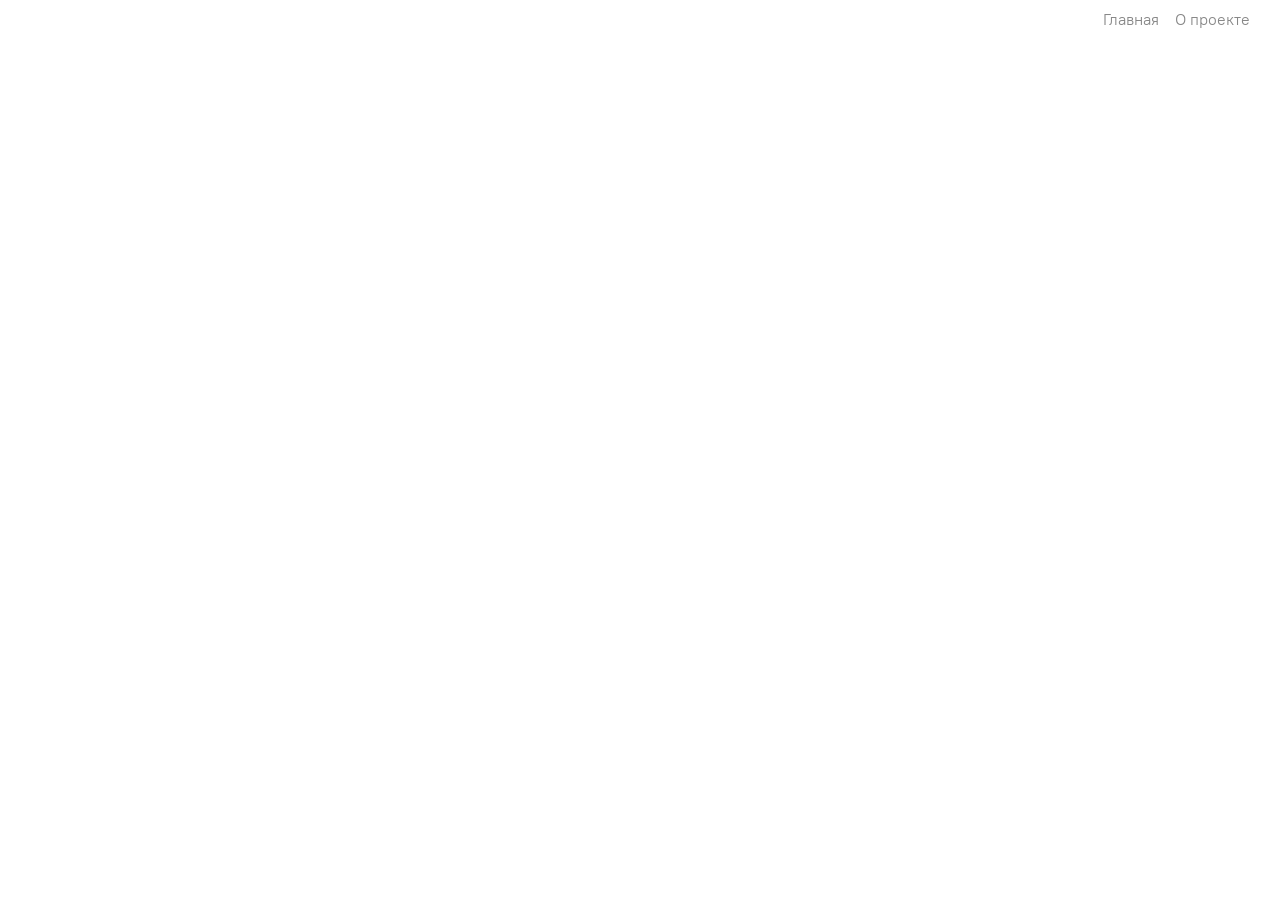
==== about.html @ b9b7fa94 "Обнов" ====
<!doctype html>
<html lang="ru">
  <head>
    <meta charset="UTF-8" />
    <meta name="viewport" content="width=device-width, initial-scale=1.0" />
    <title>О проекте</title>
    <link rel="stylesheet" href="stylesheets/style.css" />
  </head>
  <body>
    <nav class="menubar">
      <a href="index.html">Главная</a>
      <a href="about.html">О проекте</a>
    </nav>
  </body>
</html>
---- stylesheets/style.css ----
@import "reset.css";
@import "fonts.css";
@import "layout.css";
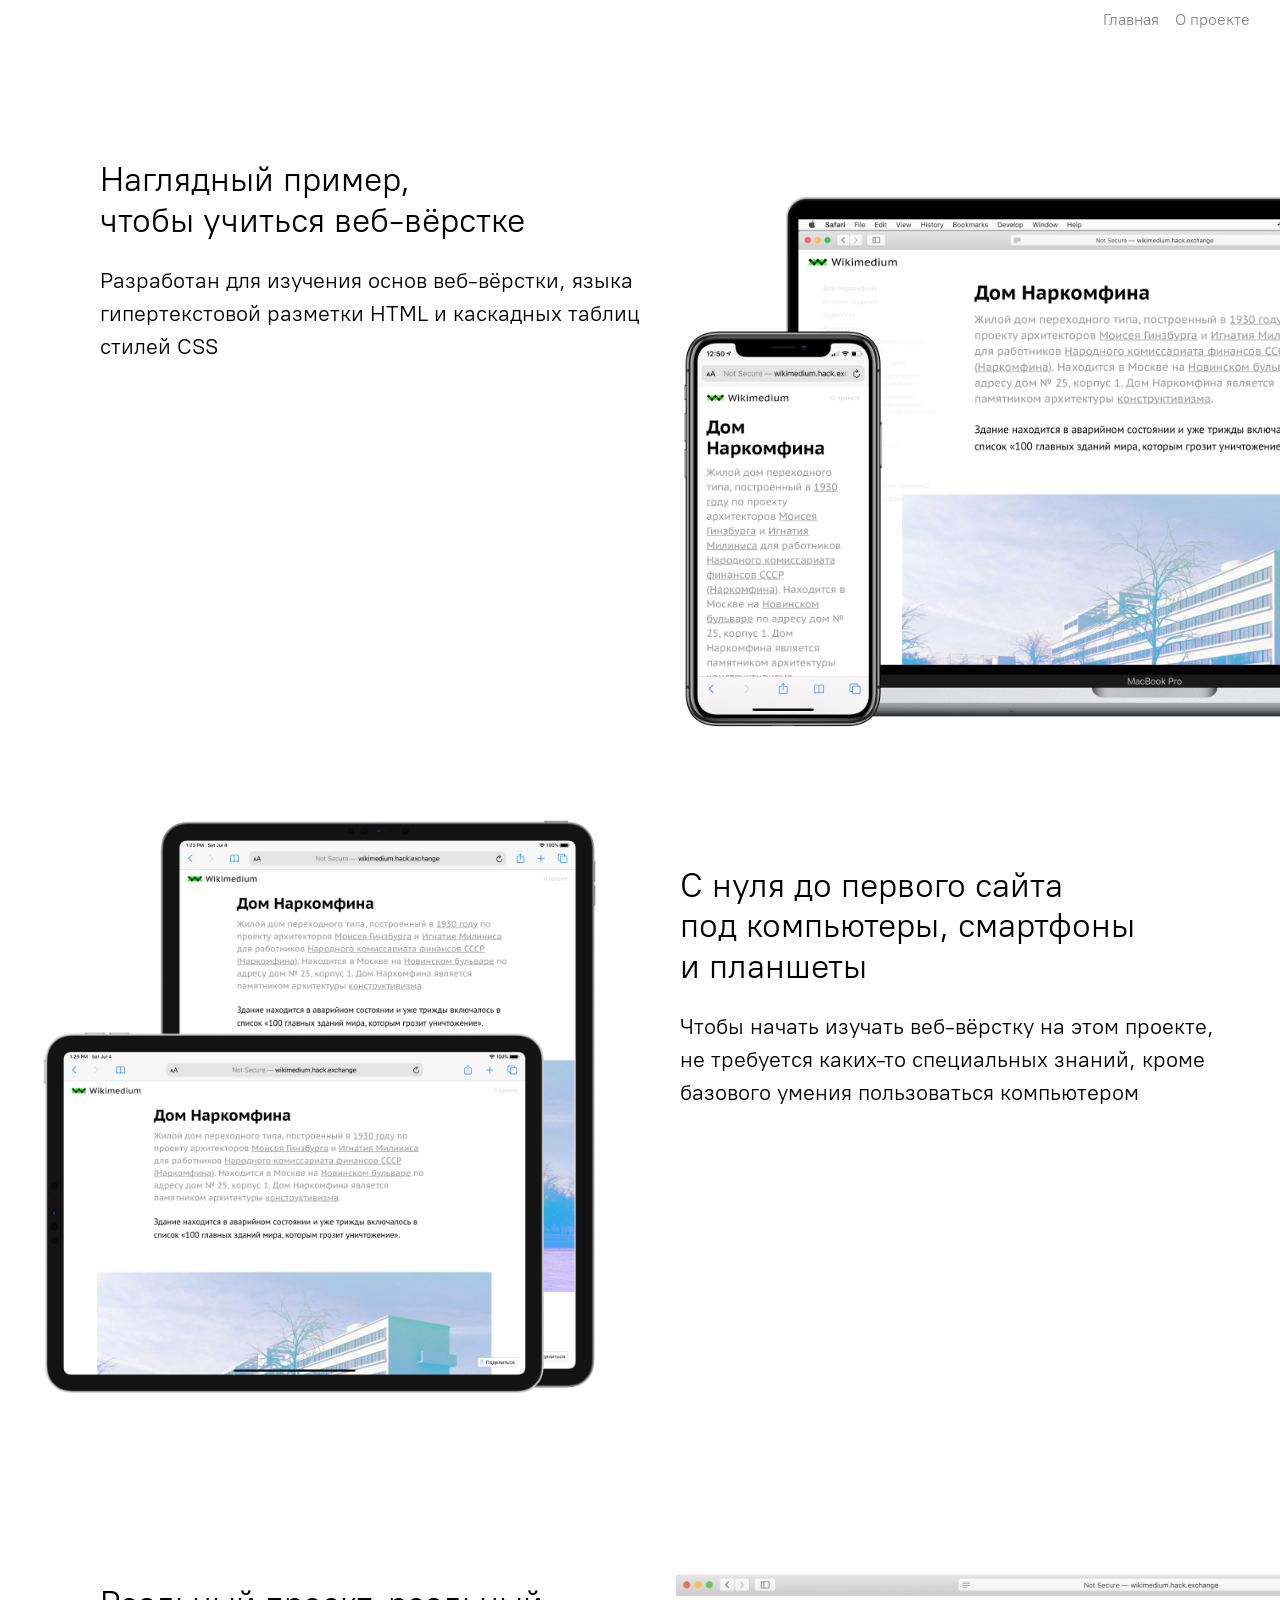
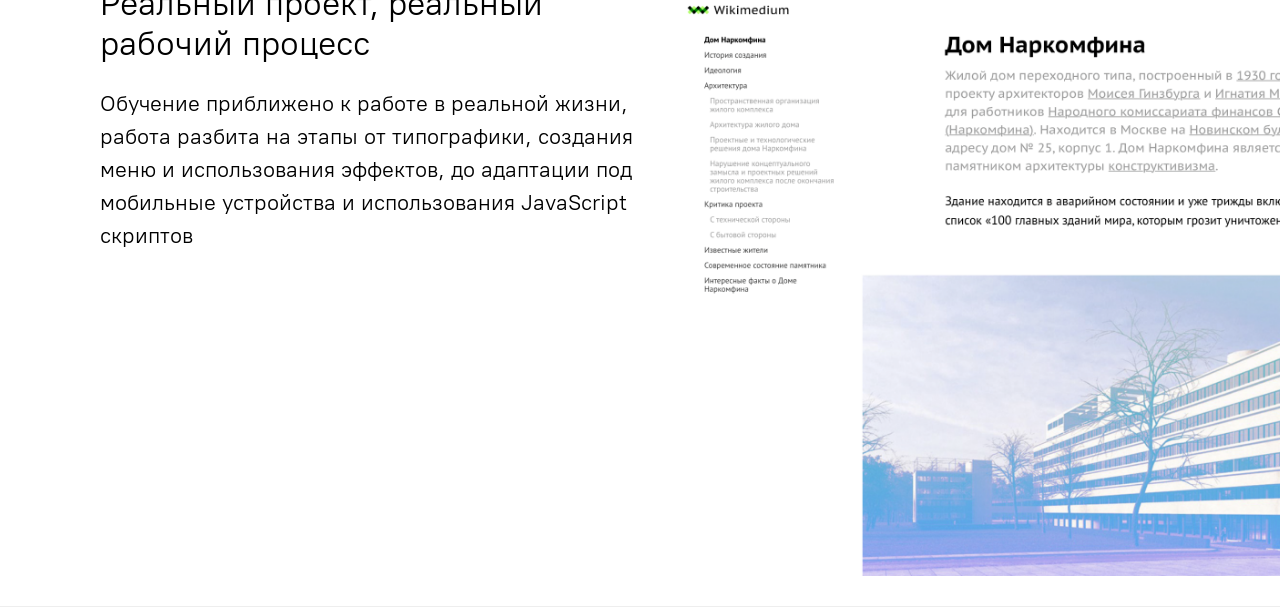
==== commit 4561524d: "Верстка about" ====
--- a/about.html
+++ b/about.html
@@ -6,10 +6,68 @@
     <title>О проекте</title>
     <link rel="stylesheet" href="stylesheets/style.css" />
   </head>
-  <body>
+  <body class="about">
     <nav class="menubar">
       <a href="index.html">Главная</a>
       <a href="about.html">О проекте</a>
     </nav>
+
+    <main class="about-main">
+      <section class="section-1">
+        <div>
+          <h2>Наглядный пример, чтобы&nbsp;учиться веб-вёрстке</h2>
+          <p>
+            Разработан для изучения основ веб-вёрстки, языка гипертекстовой
+            разметки HTML и каскадных таблиц стилей CSS
+          </p>
+        </div>
+        <div>
+          <img
+            src="images/about1.png"
+            alt="мокап проекта Дом Наркомфина на десктопе и телефоне"
+          />
+        </div>
+      </section>
+
+      <section class="section-2">
+        <div>
+          <img
+            src="images/about2.png"
+            alt="мокап проекта Дом Наркомфина на планшетах"
+          />
+        </div>
+        <div>
+          <h2>
+            С нуля до первого сайта под&nbsp;компьютеры, смартфоны
+            и&nbsp;планшеты
+          </h2>
+          <p>
+            Чтобы начать изучать веб-вёрстку на этом проекте, не&nbsp;требуется
+            каких-то специальных знаний, кроме базового умения пользоваться
+            компьютером
+          </p>
+        </div>
+      </section>
+
+      <section class="section-3">
+        <div>
+          <h2>Реальный проект, реальный рабочий процесс</h2>
+          <p>
+            Обучение приближено к работе в реальной жизни, работа разбита на
+            этапы от типографики, создания меню и использования эффектов, до
+            адаптации под мобильные устройства и использования JavaScript
+            скриптов
+          </p>
+        </div>
+        <div>
+          <img
+            src="images/about3.png"
+            alt="скрин проекта Дом Наркомфина из браузера"
+          />
+        </div>
+      </section>
+
+      <section class="section-4"></section>
+    </main>
   </body>
 </html>
